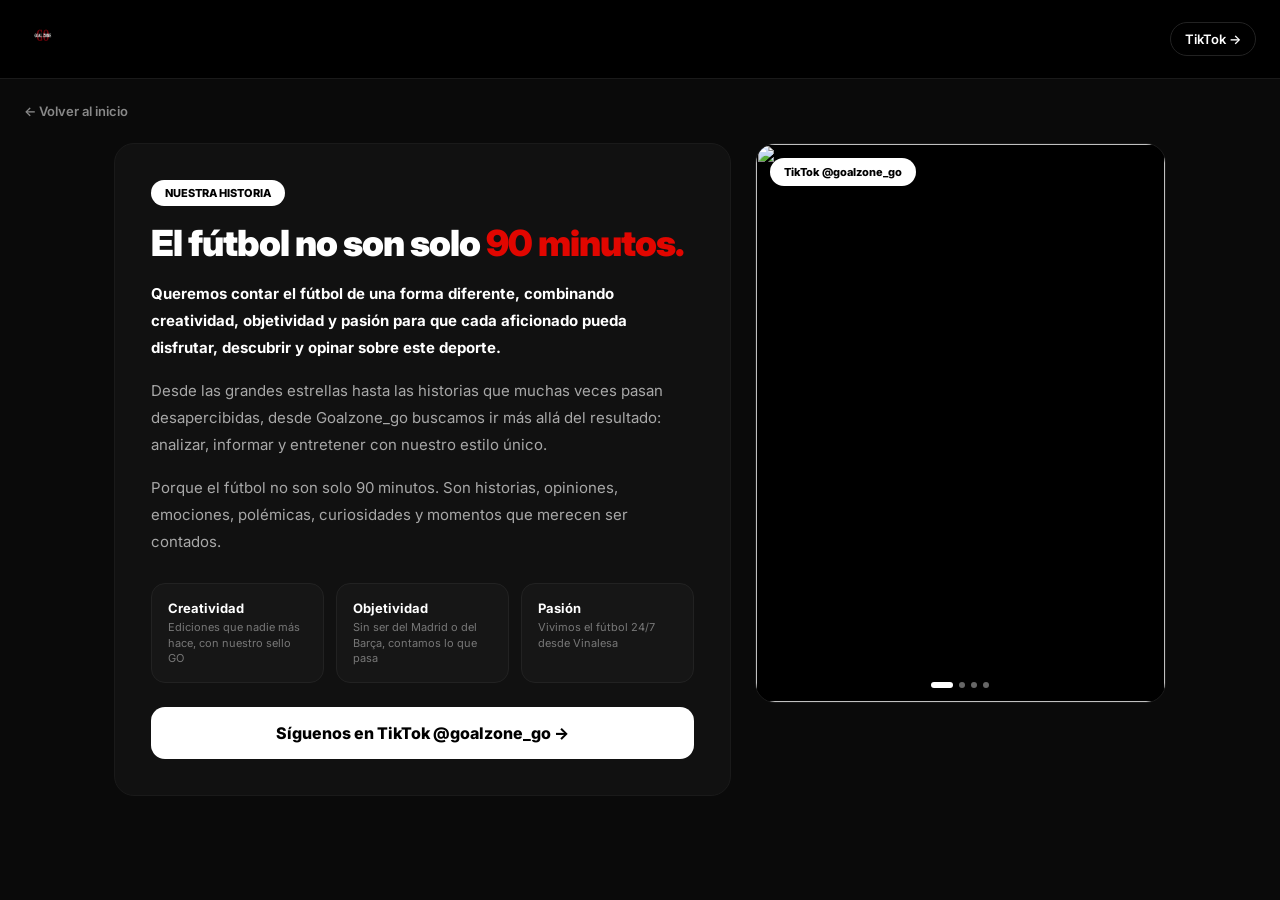
==== acerca.html @ 77d9db85 "Create acerca.html" ====
<!DOCTYPE html>
<html lang="es">
<head>
<meta charset="UTF-8">
<meta name="viewport" content="width=device-width, initial-scale=1.0">
<title>Acerca de Nosotros - GOALZONE</title>
<style>
@import url('https://fonts.googleapis.com/css2?family=Inter:wght@400;600;800;900&display=swap');
*{box-sizing:border-box;margin:0;padding:0}
body{font-family:'Inter',sans-serif;background:#0a0a0a;color:#fff}
header{background:#000;padding:18px 24px;display:flex;justify-content:space-between;align-items:center;border-bottom:1px solid #1a1a1a;position:sticky;top:0;z-index:10}
.logo img{height:38px}
.tiktok-mini{color:#fff;text-decoration:none;font-size:13px;font-weight:600;border:1px solid #222;padding:8px 14px;border-radius:100px}
.back{display:inline-block;margin:24px;color:#888;text-decoration:none;font-size:13px;font-weight:600}
.wrap{max-width:1100px;margin:0 auto;padding:0 24px 40px;display:grid;grid-template-columns:1.2fr.8fr;gap:24px}
.text{background:#111;border:1px solid #1a1a1a;border-radius:20px;padding:36px}
.badge{display:inline-block;background:#fff;color:#000;padding:6px 14px;border-radius:100px;font-size:11px;font-weight:800;margin-bottom:20px}
.text h1{font-size:36px;font-weight:900;line-height:.95;letter-spacing:-1px;margin-bottom:20px}
.text h1 span{color:#E10600}
.text p{color:#a8a8a8;font-size:15px;line-height:1.8;margin-bottom:16px}
.text b{color:#fff}
.values{display:grid;grid-template-columns:repeat(3,1fr);gap:12px;margin-top:28px}
.values div{background:#161616;border:1px solid #222;border-radius:14px;padding:16px}
.values div b{display:block;font-size:13px;margin-bottom:4px}
.values div span{font-size:11px;color:#777;line-height:1.4;display:block}
.carousel{position:relative;background:#000;border:1px solid #1a1a1a;border-radius:20px;overflow:hidden;height:560px;position:sticky;top:90px}
.carousel img{position:absolute;inset:0;width:100%;height:100%;object-fit:cover;opacity:0;transition:opacity.7s}
.carousel img.active{opacity:1}
.tag{position:absolute;top:14px;left:14px;z-index:3;background:#fff;color:#000;padding:7px 14px;border-radius:100px;font-size:11px;font-weight:800}
.dots{position:absolute;bottom:14px;left:50%;transform:translateX(-50%);display:flex;gap:6px;z-index:3}
.dots span{width:6px;height:6px;background:rgba(255,255,255,.4);border-radius:10px;transition:.3s}
.dots span.active{background:#fff;width:22px}
.cta{display:block;margin-top:24px;background:#fff;color:#000;text-align:center;padding:16px;border-radius:14px;font-weight:800;text-decoration:none}
@media(max-width:850px){.wrap{grid-template-columns:1fr}.carousel{height:460px;position:relative;top:0}.values{grid-template-columns:1fr}}
</style>
</head>
<body>
<header>
  <div class="logo"><a href="index.html"><img src="IMG_3855.png" alt="GOALZONE"></a></div>
  <a class="tiktok-mini" href="https://www.tiktok.com/@goalzone_go" target="_blank">TikTok →</a>
</header>

<a class="back" href="index.html">← Volver al inicio</a>

<div class="wrap">
  <div class="text">
    <div class="badge">NUESTRA HISTORIA</div>
    <h1>El fútbol no son solo <span>90 minutos.</span></h1>
    <p><b>Queremos contar el fútbol de una forma diferente, combinando creatividad, objetividad y pasión para que cada aficionado pueda disfrutar, descubrir y opinar sobre este deporte.</b></p>
    <p>Desde las grandes estrellas hasta las historias que muchas veces pasan desapercibidas, desde Goalzone_go buscamos ir más allá del resultado: analizar, informar y entretener con nuestro estilo único.</p>
    <p>Porque el fútbol no son solo 90 minutos. Son historias, opiniones, emociones, polémicas, curiosidades y momentos que merecen ser contados.</p>

    <div class="values">
      <div><b>Creatividad</b><span>Ediciones que nadie más hace, con nuestro sello GO</span></div>
      <div><b>Objetividad</b><span>Sin ser del Madrid o del Barça, contamos lo que pasa</span></div>
      <div><b>Pasión</b><span>Vivimos el fútbol 24/7 desde Vinalesa</span></div>
    </div>

    <a class="cta" href="https://www.tiktok.com/@goalzone_go" target="_blank">Síguenos en TikTok @goalzone_go →</a>
  </div>

  <div class="carousel" id="carousel">
    <div class="tag">TikTok @goalzone_go</div>
    <img class="active" src="tk1.jpg">
    <img src="tk2.jpg">
    <img src="tk3.jpg">
    <img src="tk4.jpg">
    <div class="dots" id="dots"><span class="active"></span><span></span><span></span><span></span></div>
  </div>
</div>

<script>
let i=0;const imgs=document.querySelectorAll('#carousel img');const dots=document.querySelectorAll('#dots span');
setInterval(()=>{
  imgs[i].classList.remove('active');dots[i].classList.remove('active');
  i=(i+1)%imgs.length;
  imgs[i].classList.add('active');dots[i].classList.add('active');
},3000);
</script>
</body>
</html>
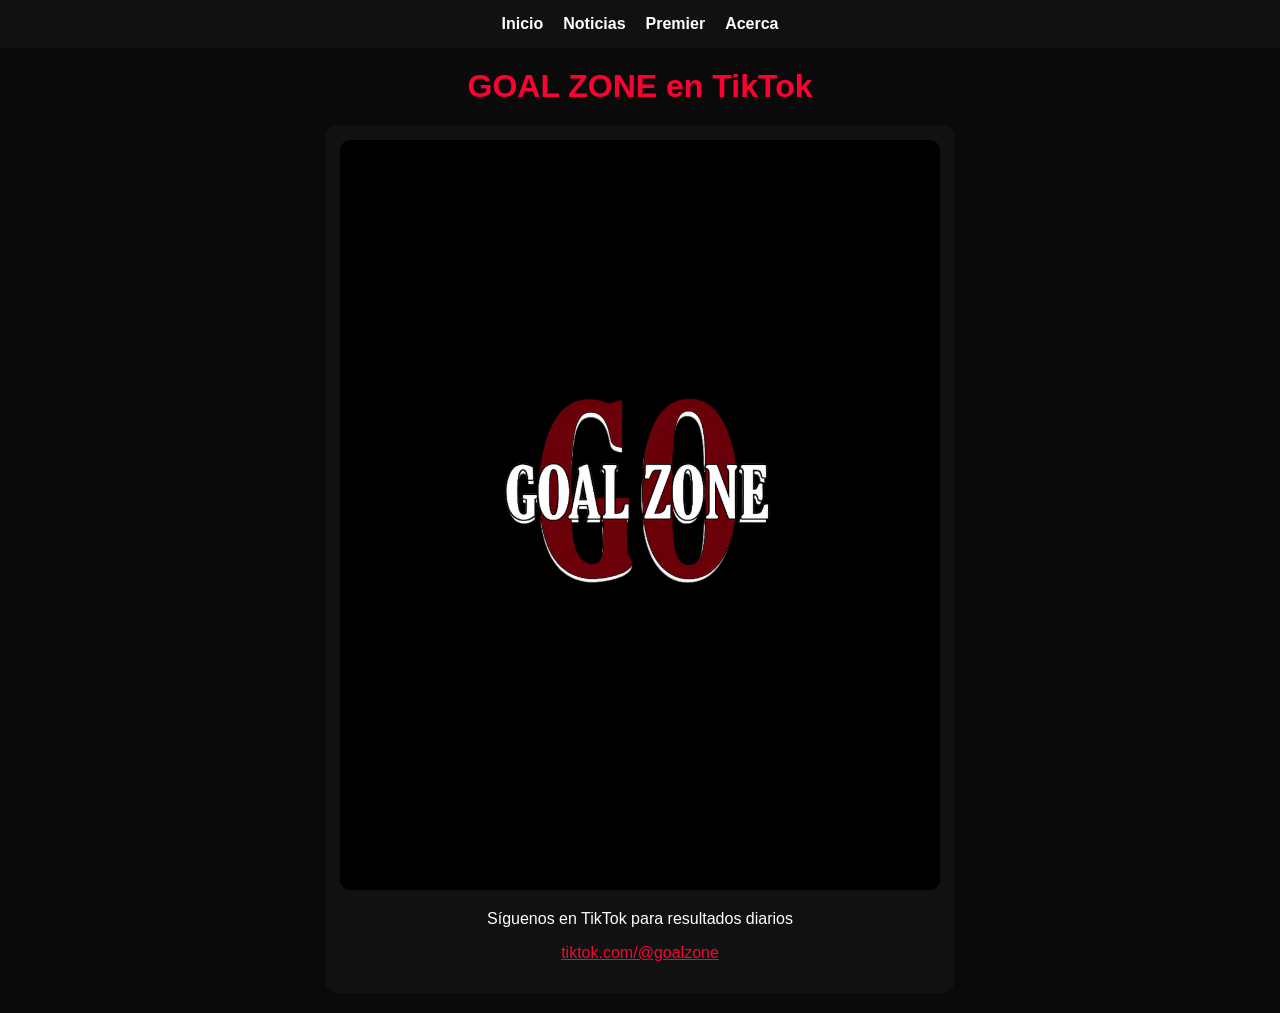
==== commit 45817399: "Update acerca.html" ====
--- a/acerca.html
+++ b/acerca.html
@@ -3,79 +3,28 @@
 <head>
 <meta charset="UTF-8">
 <meta name="viewport" content="width=device-width, initial-scale=1.0">
-<title>Acerca de Nosotros - GOALZONE</title>
+<title>Acerca - GOAL ZONE</title>
 <style>
-@import url('https://fonts.googleapis.com/css2?family=Inter:wght@400;600;800;900&display=swap');
-*{box-sizing:border-box;margin:0;padding:0}
-body{font-family:'Inter',sans-serif;background:#0a0a0a;color:#fff}
-header{background:#000;padding:18px 24px;display:flex;justify-content:space-between;align-items:center;border-bottom:1px solid #1a1a1a;position:sticky;top:0;z-index:10}
-.logo img{height:38px}
-.tiktok-mini{color:#fff;text-decoration:none;font-size:13px;font-weight:600;border:1px solid #222;padding:8px 14px;border-radius:100px}
-.back{display:inline-block;margin:24px;color:#888;text-decoration:none;font-size:13px;font-weight:600}
-.wrap{max-width:1100px;margin:0 auto;padding:0 24px 40px;display:grid;grid-template-columns:1.2fr.8fr;gap:24px}
-.text{background:#111;border:1px solid #1a1a1a;border-radius:20px;padding:36px}
-.badge{display:inline-block;background:#fff;color:#000;padding:6px 14px;border-radius:100px;font-size:11px;font-weight:800;margin-bottom:20px}
-.text h1{font-size:36px;font-weight:900;line-height:.95;letter-spacing:-1px;margin-bottom:20px}
-.text h1 span{color:#E10600}
-.text p{color:#a8a8a8;font-size:15px;line-height:1.8;margin-bottom:16px}
-.text b{color:#fff}
-.values{display:grid;grid-template-columns:repeat(3,1fr);gap:12px;margin-top:28px}
-.values div{background:#161616;border:1px solid #222;border-radius:14px;padding:16px}
-.values div b{display:block;font-size:13px;margin-bottom:4px}
-.values div span{font-size:11px;color:#777;line-height:1.4;display:block}
-.carousel{position:relative;background:#000;border:1px solid #1a1a1a;border-radius:20px;overflow:hidden;height:560px;position:sticky;top:90px}
-.carousel img{position:absolute;inset:0;width:100%;height:100%;object-fit:cover;opacity:0;transition:opacity.7s}
-.carousel img.active{opacity:1}
-.tag{position:absolute;top:14px;left:14px;z-index:3;background:#fff;color:#000;padding:7px 14px;border-radius:100px;font-size:11px;font-weight:800}
-.dots{position:absolute;bottom:14px;left:50%;transform:translateX(-50%);display:flex;gap:6px;z-index:3}
-.dots span{width:6px;height:6px;background:rgba(255,255,255,.4);border-radius:10px;transition:.3s}
-.dots span.active{background:#fff;width:22px}
-.cta{display:block;margin-top:24px;background:#fff;color:#000;text-align:center;padding:16px;border-radius:14px;font-weight:800;text-decoration:none}
-@media(max-width:850px){.wrap{grid-template-columns:1fr}.carousel{height:460px;position:relative;top:0}.values{grid-template-columns:1fr}}
+body{margin:0;background:#0a0a0a;color:#fff;font-family:Arial;text-align:center}
+nav{background:#111;padding:15px;display:flex;gap:20px;justify-content:center}
+nav a{color:#fff;text-decoration:none;font-weight:bold}
+h1{color:#ff0033;margin:20px}
+.caja{max-width:600px;margin:20px auto;background:#111;padding:15px;border-radius:12px}
+.caja img{width:100%;border-radius:10px}
 </style>
 </head>
 <body>
-<header>
-  <div class="logo"><a href="index.html"><img src="IMG_3855.png" alt="GOALZONE"></a></div>
-  <a class="tiktok-mini" href="https://www.tiktok.com/@goalzone_go" target="_blank">TikTok →</a>
-</header>
-
-<a class="back" href="index.html">← Volver al inicio</a>
-
-<div class="wrap">
-  <div class="text">
-    <div class="badge">NUESTRA HISTORIA</div>
-    <h1>El fútbol no son solo <span>90 minutos.</span></h1>
-    <p><b>Queremos contar el fútbol de una forma diferente, combinando creatividad, objetividad y pasión para que cada aficionado pueda disfrutar, descubrir y opinar sobre este deporte.</b></p>
-    <p>Desde las grandes estrellas hasta las historias que muchas veces pasan desapercibidas, desde Goalzone_go buscamos ir más allá del resultado: analizar, informar y entretener con nuestro estilo único.</p>
-    <p>Porque el fútbol no son solo 90 minutos. Son historias, opiniones, emociones, polémicas, curiosidades y momentos que merecen ser contados.</p>
-
-    <div class="values">
-      <div><b>Creatividad</b><span>Ediciones que nadie más hace, con nuestro sello GO</span></div>
-      <div><b>Objetividad</b><span>Sin ser del Madrid o del Barça, contamos lo que pasa</span></div>
-      <div><b>Pasión</b><span>Vivimos el fútbol 24/7 desde Vinalesa</span></div>
-    </div>
-
-    <a class="cta" href="https://www.tiktok.com/@goalzone_go" target="_blank">Síguenos en TikTok @goalzone_go →</a>
-  </div>
-
-  <div class="carousel" id="carousel">
-    <div class="tag">TikTok @goalzone_go</div>
-    <img class="active" src="tk1.jpg">
-    <img src="tk2.jpg">
-    <img src="tk3.jpg">
-    <img src="tk4.jpg">
-    <div class="dots" id="dots"><span class="active"></span><span></span><span></span><span></span></div>
-  </div>
+<nav>
+<a href="index.html">Inicio</a>
+<a href="noticias.html">Noticias</a>
+<a href="premier.html">Premier</a>
+<a href="acerca.html">Acerca</a>
+</nav>
+<h1>GOAL ZONE en TikTok</h1>
+<div class="caja">
+<img src="tk4.jpg">
+<p>Síguenos en TikTok para resultados diarios</p>
+<p><a href="https://www.tiktok.com/@goalzone" style="color:#ff0033">tiktok.com/@goalzone</a></p>
 </div>
-
-<script>
-let i=0;const imgs=document.querySelectorAll('#carousel img');const dots=document.querySelectorAll('#dots span');
-setInterval(()=>{
-  imgs[i].classList.remove('active');dots[i].classList.remove('active');
-  i=(i+1)%imgs.length;
-  imgs[i].classList.add('active');dots[i].classList.add('active');
-},3000);
-</script>
 </body>
 </html>
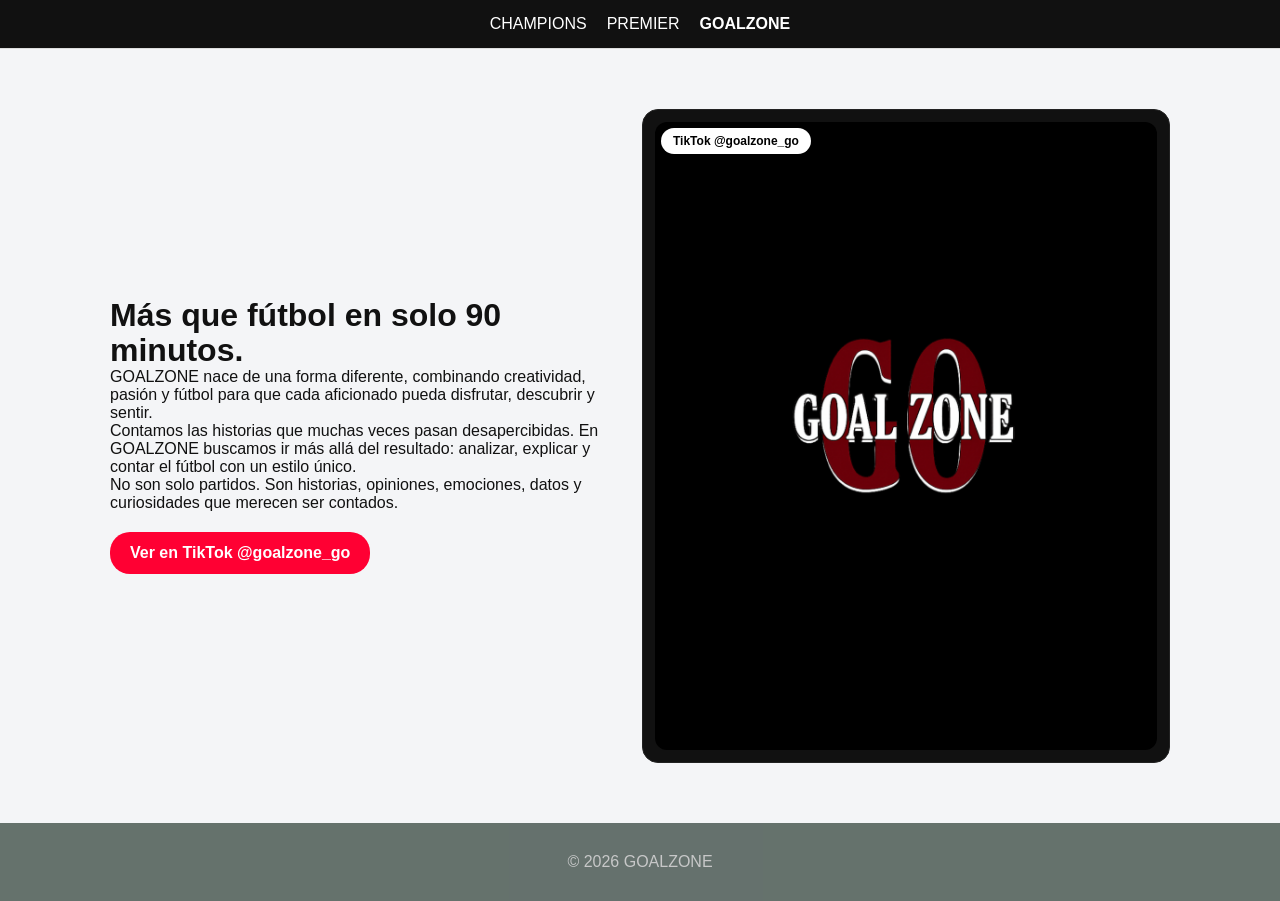
==== commit a1a5b2da: "Update acerca.html" ====
--- a/acerca.html
+++ b/acerca.html
@@ -3,28 +3,41 @@
 <head>
 <meta charset="UTF-8">
 <meta name="viewport" content="width=device-width, initial-scale=1.0">
-<title>Acerca - GOAL ZONE</title>
+<title>Acerca - GOALZONE</title>
+<link rel="stylesheet" href="style.css">
 <style>
-body{margin:0;background:#0a0a0a;color:#fff;font-family:Arial;text-align:center}
-nav{background:#111;padding:15px;display:flex;gap:20px;justify-content:center}
-nav a{color:#fff;text-decoration:none;font-weight:bold}
-h1{color:#ff0033;margin:20px}
-.caja{max-width:600px;margin:20px auto;background:#111;padding:15px;border-radius:12px}
-.caja img{width:100%;border-radius:10px}
+.acerca-wrap{max-width:1100px;margin:40px auto;padding:20px;display:flex;gap:30px;align-items:center;flex-wrap:wrap}
+.acerca-text{flex:1;min-width:300px}
+.acerca-text h2{font-size:32px;line-height:1.1}
+.acerca-img{flex:1;min-width:300px;background:#111;border:1px solid #222;border-radius:16px;padding:12px;position:relative}
+.acerca-img img{width:100%;border-radius:12px;display:block}
+.badge{position:absolute;top:18px;left:18px;background:#fff;color:#000;padding:6px 12px;border-radius:20px;font-size:12px;font-weight:bold}
+footer{text-align:center;padding:30px;opacity:.6}
+.btn-tiktok{display:inline-block;margin-top:20px;background:#ff0033;color:#fff;padding:12px 20px;border-radius:20px;text-decoration:none;font-weight:bold}
 </style>
 </head>
 <body>
-<nav>
-<a href="index.html">Inicio</a>
-<a href="noticias.html">Noticias</a>
-<a href="premier.html">Premier</a>
-<a href="acerca.html">Acerca</a>
+<nav style="padding:15px;display:flex;gap:20px;justify-content:center;background:#111">
+<a href="index.html" style="color:#fff;text-decoration:none">CHAMPIONS</a>
+<a href="premier.html" style="color:#fff;text-decoration:none">PREMIER</a>
+<a href="acerca.html" style="color:#fff;text-decoration:none;font-weight:bold">GOALZONE</a>
 </nav>
-<h1>GOAL ZONE en TikTok</h1>
-<div class="caja">
-<img src="tk4.jpg">
-<p>Síguenos en TikTok para resultados diarios</p>
-<p><a href="https://www.tiktok.com/@goalzone" style="color:#ff0033">tiktok.com/@goalzone</a></p>
+
+<div class="acerca-wrap">
+  <div class="acerca-text">
+    <h2>Más que fútbol en solo 90 minutos.</h2>
+    <p>GOALZONE nace de una forma diferente, combinando creatividad, pasión y fútbol para que cada aficionado pueda disfrutar, descubrir y sentir.</p>
+    <p>Contamos las historias que muchas veces pasan desapercibidas. En GOALZONE buscamos ir más allá del resultado: analizar, explicar y contar el fútbol con un estilo único.</p>
+    <p>No son solo partidos. Son historias, opiniones, emociones, datos y curiosidades que merecen ser contados.</p>
+    <a class="btn-tiktok" href="https://www.tiktok.com/@goalzone_go" target="_blank">Ver en TikTok @goalzone_go</a>
+  </div>
+
+  <div class="acerca-img">
+    <div class="badge">TikTok @goalzone_go</div>
+    <img src="tk4.jpg" alt="GOALZONE TikTok">
+  </div>
 </div>
+
+<footer>© 2026 GOALZONE</footer>
 </body>
 </html>
--- a/style.css
+++ b/style.css
@@ -0,0 +1,17 @@
+*{box-sizing:border-box;margin:0;padding:0}
+body{font-family:Arial,sans-serif;background:#f4f5f7;color:#111}
+header{background:#071b12;padding:15px 20px;display:flex;align-items:center}
+.logo img{height:45px;max-width:100%}
+nav{background:#fff;border-bottom:1px solid #ddd;position:sticky;top:0;z-index:10}
+.nav-content{max-width:1100px;margin:0 auto;display:flex;gap:20px;padding:14px 20px;overflow-x:auto}
+.nav-content a{cursor:pointer;font-weight:800;color:#222;white-space:nowrap;padding-bottom:6px;border-bottom:3px solid transparent;text-decoration:none}
+.nav-content a.active{border-bottom:3px solid #20d879;color:#000}
+main{max-width:1100px;margin:24px auto;padding:0 16px;min-height:60vh}
+.news-grid{display:grid;grid-template-columns:repeat(auto-fill,minmax(280px,1fr));gap:18px}
+.news-card{background:#fff;border-radius:14px;border:1px solid #e0e0e0;overflow:hidden}
+.news-image{height:150px;background:#dfe3e5;display:flex;align-items:center;justify-content:center;font-size:36px}
+.news-content{padding:16px}
+small{color:#16a765;font-weight:700;text-transform:uppercase;font-size:11px}
+.news-content h3{font-size:16px;margin:8px 0;line-height:1.3}
+footer{background:#071b12;color:#aaa;text-align:center;padding:28px;margin-top:40px}
+.tiktok-btn{display:inline-block;background:#fff;color:#000;padding:11px 20px;border-radius:10px;text-decoration:none;font-weight:800;margin-top:10px}
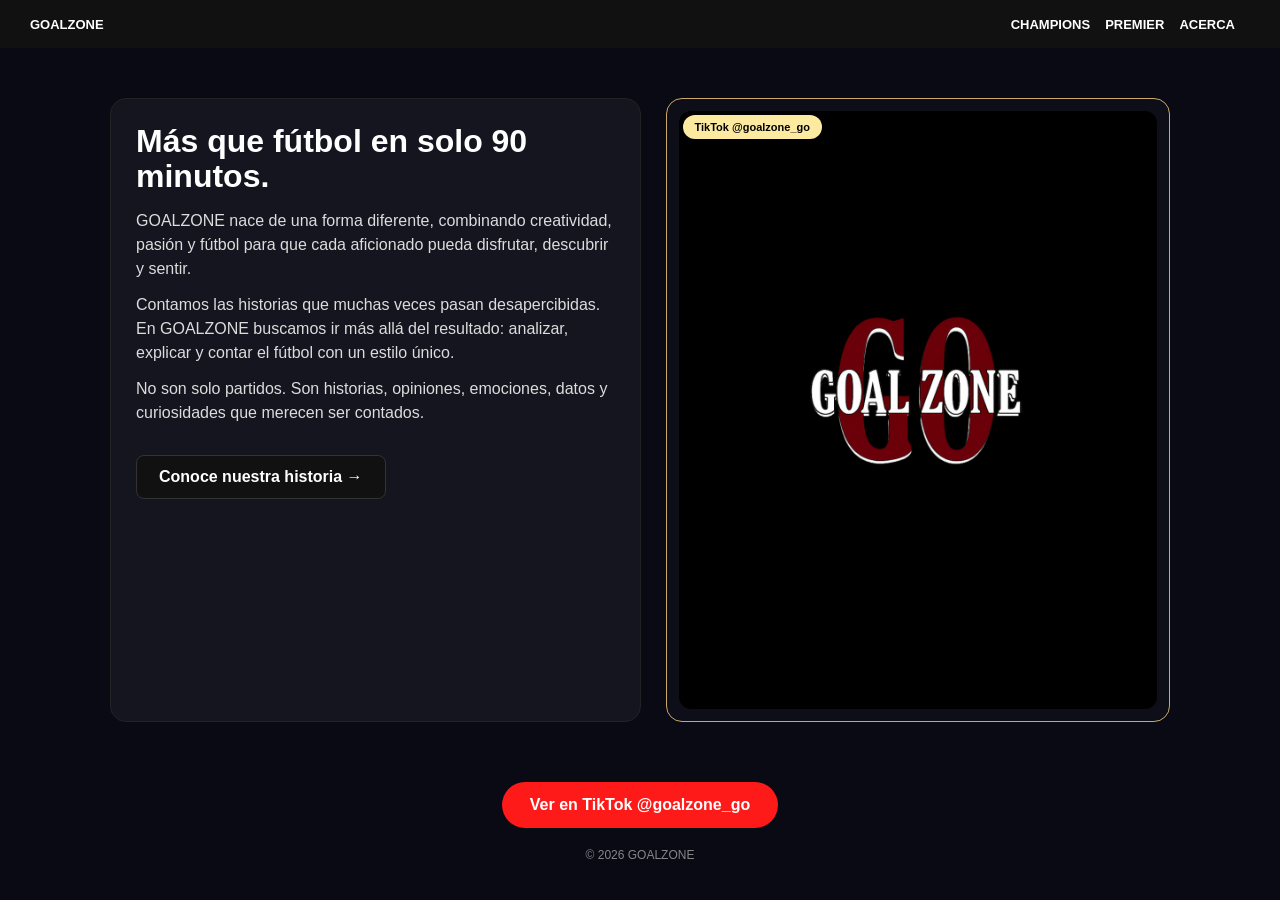
==== commit 2ba2eab8: "Update acerca.html" ====
--- a/acerca.html
+++ b/acerca.html
@@ -4,40 +4,45 @@
 <meta charset="UTF-8">
 <meta name="viewport" content="width=device-width, initial-scale=1.0">
 <title>Acerca - GOALZONE</title>
-<link rel="stylesheet" href="style.css">
 <style>
-.acerca-wrap{max-width:1100px;margin:40px auto;padding:20px;display:flex;gap:30px;align-items:center;flex-wrap:wrap}
-.acerca-text{flex:1;min-width:300px}
-.acerca-text h2{font-size:32px;line-height:1.1}
-.acerca-img{flex:1;min-width:300px;background:#111;border:1px solid #222;border-radius:16px;padding:12px;position:relative}
-.acerca-img img{width:100%;border-radius:12px;display:block}
-.badge{position:absolute;top:18px;left:18px;background:#fff;color:#000;padding:6px 12px;border-radius:20px;font-size:12px;font-weight:bold}
-footer{text-align:center;padding:30px;opacity:.6}
-.btn-tiktok{display:inline-block;margin-top:20px;background:#ff0033;color:#fff;padding:12px 20px;border-radius:20px;text-decoration:none;font-weight:bold}
+*{margin:0;padding:0;box-sizing:border-box}
+body{background:#0a0a14;color:#fff;font-family:Arial,sans-serif}
+nav{display:flex;justify-content:space-between;padding:15px 30px;background:#111}
+nav a{color:#fff;text-decoration:none;margin-right:15px;font-weight:bold;font-size:13px}
+.wrap{max-width:1100px;margin:30px auto;padding:20px;display:flex;gap:25px;flex-wrap:wrap}
+.text-box{flex:1;min-width:300px;background:#15151f;padding:25px;border-radius:16px;border:1px solid #222}
+.text-box h2{font-size:32px;margin-bottom:15px;line-height:1.1}
+.text-box p{opacity:.85;margin-bottom:12px;line-height:1.5}
+.img-box{flex:1;min-width:300px;background:#0e0e18;border:1px solid #c9a86a;border-radius:16px;padding:12px;position:relative;height:fit-content}
+.img-box img{width:100%;border-radius:12px;display:block}
+.badge{position:absolute;top:16px;left:16px;background:#fdeaa1;color:#000;padding:6px 12px;border-radius:20px;font-size:11px;font-weight:bold}
+.btn{margin-top:18px;display:inline-block;background:#111;color:#fff;border:1px solid #333;padding:12px 22px;border-radius:8px;text-decoration:none;font-weight:bold}
+.btn-red{background:#ff1a1a;border:none;display:block;width:fit-content;margin:40px auto 10px;padding:14px 28px;border-radius:24px;color:#fff;text-decoration:none;font-weight:bold}
+footer{text-align:center;padding:10px;opacity:.5;font-size:12px}
 </style>
 </head>
 <body>
-<nav style="padding:15px;display:flex;gap:20px;justify-content:center;background:#111">
-<a href="index.html" style="color:#fff;text-decoration:none">CHAMPIONS</a>
-<a href="premier.html" style="color:#fff;text-decoration:none">PREMIER</a>
-<a href="acerca.html" style="color:#fff;text-decoration:none;font-weight:bold">GOALZONE</a>
+<nav>
+<div><a href="index.html">GOALZONE</a></div>
+<div><a href="index.html">CHAMPIONS</a><a href="premier.html">PREMIER</a><a href="acerca.html">ACERCA</a></div>
 </nav>
 
-<div class="acerca-wrap">
-  <div class="acerca-text">
+<div class="wrap">
+  <div class="text-box">
     <h2>Más que fútbol en solo 90 minutos.</h2>
     <p>GOALZONE nace de una forma diferente, combinando creatividad, pasión y fútbol para que cada aficionado pueda disfrutar, descubrir y sentir.</p>
     <p>Contamos las historias que muchas veces pasan desapercibidas. En GOALZONE buscamos ir más allá del resultado: analizar, explicar y contar el fútbol con un estilo único.</p>
     <p>No son solo partidos. Son historias, opiniones, emociones, datos y curiosidades que merecen ser contados.</p>
-    <a class="btn-tiktok" href="https://www.tiktok.com/@goalzone_go" target="_blank">Ver en TikTok @goalzone_go</a>
+    <a class="btn" href="historia.html">Conoce nuestra historia →</a>
   </div>
 
-  <div class="acerca-img">
+  <div class="img-box">
     <div class="badge">TikTok @goalzone_go</div>
-    <img src="tk4.jpg" alt="GOALZONE TikTok">
+    <img src="tk4.jpg" alt="GOALZONE">
   </div>
 </div>
 
+<a class="btn-red" href="https://www.tiktok.com/@goalzone_go" target="_blank">Ver en TikTok @goalzone_go</a>
 <footer>© 2026 GOALZONE</footer>
 </body>
 </html>
